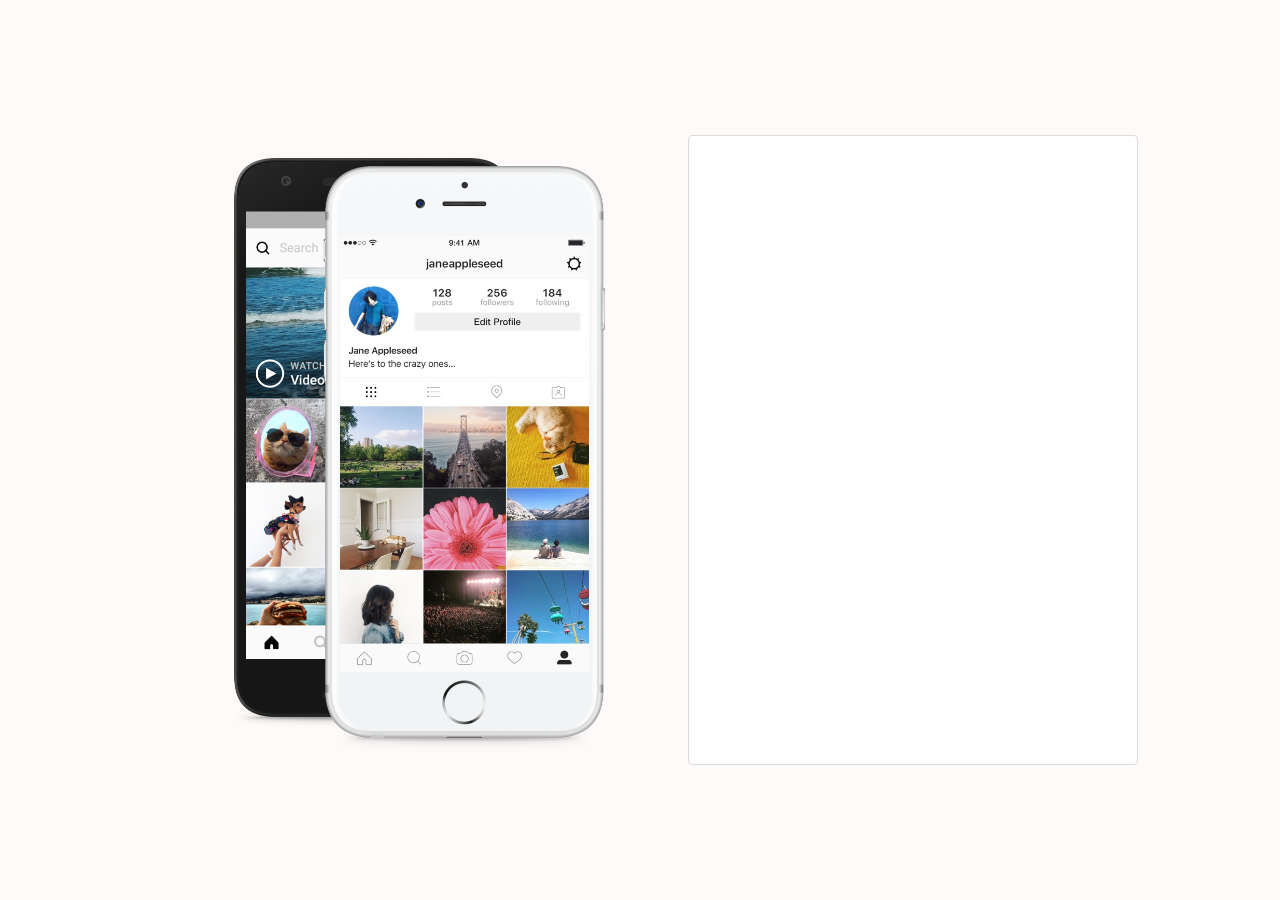
==== index.html @ aa0872ca "update" ====
<html lang="en">
  <head>
    <meta charset="UTF-8" />
    <meta http-equiv="X-UA-Compatible" content="IE=edge" />
    <meta name="viewport" content="width=device-width, initial-scale=1.0" />
    <title>Document</title>
    <meta charset="UTF-8" />
    <meta http-equiv="X-UA-Compatible" content="IE=edge" />
    <meta name="viewport" content="width=device-width, initial-scale=1.0" />
    <link href="//spoqa.github.io/spoqa-han-sans/css/SpoqaHanSansNeo.css" rel="stylesheet" type="text/css" />
    <title>Document</title>
    <link href="stylesheets/common.css" rel="stylesheet" type="text/css" />
    <link href="stylesheets/login.css" rel="stylesheet" type="text/css" />
    <link href="stylesheets/adobe.css" rel="stylesheet" type="text/css" />
    <script src="https://code.jquery.com/jquery-3.6.0.min.js"></script>
  </head>
  <body>
    <div id="wrap">
      <div class="react-spectrum-provider spectrum spectrum--lightest spectrum--medium" data-reactroot> 
        <div class="Canvas Canvas--background-ryanlongnecker8322" data-id="Canvas">
          <section class="Canvas-Background">
            <div class="Canvas-Layout Canvas-Layout--only-grid Canvas-Layout--dcp-loaded Canvas-Layout--susi-loaded">
              <div class="Canvas-Grid">
                <section class="Canvas-Item Canvas-Panel">
                  <div class="Route">
                    <section class="Content">
                      <div class="CardLayout-Container EmailPage" data-id>
                        <div class="CardLayout-Toaster-Container">
                          <noscript></noscript>
                          <section class="CardLayout" style="border:1px solid #dbdbdb;">
                            <!-- <div class="container">
                              <img class="logo_instagram" src="images/logo_text.png" alt="instagram_logo">
                              <input type="text" class="input_login" name="userID" id="userID" placeholder="전화번호, 사용자 이름 또는 이메일">
                              <input type="password" class="input_login" name="userPW" id="userPW" placeholder="비밀번호">
                              <button id="btn_login" onclick="loginConfirm()" disabled>로그인</button>
                              <span class="button_forgot">비밀번호를 잊으셨나요?</span>
                              <span class="sign_up">회원가입</span>
                            </div> -->
                          </section>
                        </div>
                      </div>
                    </section>
                  </div>
                </section>
              </div>
            </div>
          </section>
        </div>
        <div class="img">
          <img src="images/9364675fb26a.png" alt="no" style="width:456px; height:618px; "no-repeat center center / cover;/>
          <img src="images/9144d6673849.jpeg" alt="no" style="width:249px; height:436px;"/>
          <img src="images/177140221987.jpeg" alt="no" style="width:249px; height:436px;"/>
          <img src="images/ff2c097a681e.jpeg" alt="no" style="width:249px; height:436px;"/>
          <img src="images/b27a108592d8.jpeg" alt="no" style="width:249px; height:436px;"/>
          <img src="images/5e04169b9308.jpeg" alt="no" style="width:249px; height:436px;"/>
        </div>
        <div id="popup_body" style="display:none;">
          <div class="popup_in">
            <h1><a href="#"><img src="images/logo_text.png" alt="no"/></a></h1>
            <span>친구들의 사진과 동영상을 보려면 가입하세요.</span>
            <input style="margin-top:50px;" type="text" class="input_login" name="useremail" id="useremail" placeholder="휴대폰 번호 또는 이메일 주소">
            <input type="text" class="input_login" name="username" id="username" placeholder="성명">
            <input type="text" class="input_login" name="userid" id="userID" placeholder="사용자 이름">
            <input type="text" class="input_login" name="userpw" id="userpwd" placeholder="비밀번호">
            <button id="btn_signup" onclick="loginConfirm()" disabled>가입</button>
          </div>
          
        </div> 
    </div>
     </div>
    <script src="javascripts/login.js" defer="defer" type="text/javascript" text="javascript"></script>
  </body>
</html>
---- stylesheets/common.css ----
* {
  box-sizing: border-box;
  font-family: 'helvetica neue', 'Apple SD Gothic Neo', Roboto, Helvetica, Arial, sans-serif;
}

body {
  background-color: #fafafa;
  padding: 0;
  margin: 0;
}
p, span {
  font-size: 14px;
}
ul,li {
  margin: 0;
  padding: 0;
  list-style-type: none;
  list-style-position: inside;
}
a{text-decoration:none;
  cursor:pointer;}
button{cursor:pointer;}
---- stylesheets/login.css ----
.container {
  width: 350px;
  height: 380px;
  margin: 100px auto;
  display: flex;
  flex-direction: column;
  align-content: center;
  flex-wrap: wrap;
  background-color: #fff;
}
img.logo_instagram {
  align-self: center;
  width: 175px;
  margin: 35px 0;
}
.input_login {
  width: 270px;
  height: 40px;
  margin: 3px auto;
  padding: 0 10px;
  display: block;
  background-color: #fafafa;
  border: 1px solid #DBDBDB;
  border-radius: 3px;
  font-size: 14px;
}
.input_login::placeholder {
  font-size: 12px;
  color: #8e8e8e;    
}
.input_login:focus {
  border: 1px solid #8a8a8a;
  outline: none;
}
#btn_login {
  width: 268px;
  height: 30px;
  margin: 13px auto;
  background-color: #0095f6;
  border: none;
  border-radius: 3px;
  color: white;
  font-size: 14px;
  font-weight: 600;
}
#btn_login:active {
  background-color: #0095f6;
}
#btn_login:disabled {
  background-color: #B9DFFC;
}
#btn_login:disabled:hover {
  cursor: default;
}
#btn_login:enabled:hover {
  cursor: pointer;
}
#btn_login:focus {
  outline: none;
}
a {
  cursor: default;
}
.button_forgot {
  color : #00366B;
  align-self: center;
  font-size: 12px;
  margin-top: 50px;
}
.button_forgot, .sign_up:hover {
  cursor: pointer;
}
.sign_up{
  color : #00366B;
  align-self: center;
  font-size: 12px;
}

#wrap {
  width: 100%;
  height:100%;
  margin: 0 auto;
  position: relative;
  align-items: center;
  justify-content: center;
  margin: 0 auto;
}

.img {
  position: absolute;
  width:300px;
  height:90vh;
  left: 15%;
  background-size: 100%;
  top: 5vh;
  
} 

.img > img{margin:0 auto;
            top:50%;
            position:absolute;
            margin-top:-309px;}
.img > img:nth-child(2){margin-left:148px;
                        margin-top:-214px;} 
.img > img:nth-child(3){margin-left:148px;
  margin-top:-214px;}                            
.img > img:nth-child(4){margin-left:148px;
  margin-top:-214px;} 
.img > img:nth-child(5){margin-left:148px;
  margin-top:-214px;}
.img > img:nth-child(6){
                    margin-left:148px;
                    margin-top: -214px;}  
#popup_body{width:100%;
        height:100%;
        position:absolute;
        top:0;
        left:0;
        background: rgba(0, 0, 0, 0.45);}                    
.popup_in{width:350px;
          height:500px;
          border:1px solid #ccc;
          position:absolute;
          z-index:5;
          top:50%;
          margin-top:-250px;
          left:50%;
          margin-left:-175px;
          background-color:#fff;} 
.popup_in h1 img{
  align-self: center;
  width: 175px;
}  
.popup_in h1{text-align:center;
          margin-top:40px;} 
.popup_in span{
  color: #8e8e8e;
    color: rgba(var(--f52,142,142,142),1);
    font-size: 15px;
    font-weight: 600;
    line-height: 20px;
    margin: 0 40px 10px;
    text-align: center;
} 
.popup_in input{width:258px;
          height:36px;
        margin-top:15px;} 
.popup_in button{
  width:258px;
  height:36px;
  border:none;
  border-radius:5px;
  margin: 20px 45px;
  color:#fff;
  background-color: #0095f6;
}                                 
#btn_login:active {
  background-color: #0095f6;
}
#btn_login:disabled {
  background-color: #B9DFFC;
}
#btn_login:disabled:hover {
  cursor: default;
}
#btn_login:enabled:hover {
  cursor: pointer;
}
#btn_login:focus {
  outline: none;
}
---- stylesheets/adobe.css ----
@charset "UTF-8";
.Canvas-Layout {visibility:visible !important;}
.Canvas-Layout.Canvas-Layout--susi-loaded {visibility: visible !important;}
.Canvas-Layout {visibility: hidden;}
        .Canvas-Layout--susi-loaded.Canvas-Layout--with-header .Canvas-Header {display: flex !important;}
        .Canvas-Layout--susi-loaded.Canvas-Layout--with-footer .Canvas-Footer {display: flex !important;}
        .Canvas-Header, .Canvas-Footer {display: none;}
        @media screen and (min-width: 1024px) {
          .Canvas-Layout .Canvas-Grid.Canvas-Grid--reverse-dcp .Canvas-Context {-ms-grid-column: 15;-ms-grid-column-span: 7;grid-column: 8 / 12;}
        }
        @media screen and (min-width: 1024px) {
          .Canvas-Layout .Canvas-Grid.Canvas-Grid--reverse-dcp .Canvas-Panel {-ms-grid-column: 3;-ms-grid-column-span: 11;grid-column: 2 / 8;}
        }
        @media screen and (min-width: 1280px) {
          .Canvas-Layout .Canvas-Grid.Canvas-Grid--reverse-dcp .Canvas-Panel.Canvas-Item {-ms-grid-column: 3;-ms-grid-column-span: 9;grid-column: 2 / 7;}
        }
        _:-ms-fullscreen, :root .Canvas-Layout { height: 100%; }

        #App, #UnsupportedBrowser { display: none; }
        .spectrum--darkest .spectrum-Button--cta{background-color:#1473e6;border-color:#1473e6;color:#fff;}.spectrum--darkest .Canvas .Canvas-Background,.spectrum--darkest .Canvas .Canvas-Grid{background:#080808;}@media screen and (min-width: 510px){.spectrum--darkest .Canvas .Canvas-Background{background:	#FFE4E1;}.spectrum--darkest .Canvas .Canvas-Grid{background:rgba(0,0,0,0);}}.spectrum--darkest .CardLayout{background:#080808;}.spectrum--darkest .spectrum-Textfield{background-color:#080808;border-color:#393939;color:#c8c8c8;}.spectrum--darkest .spectrum-Textfield--quiet{background-color:rgba(0,0,0,0);border-color:#393939;}.spectrum--darkest .spectrum-FieldLabel{color:#a2a2a2;}.spectrum--darkest{background-color:#1e1e1e;color:#b4b4b4;}.spectrum--darkest .spectrum-Heading1{color:#e2e2e2;}.spectrum--darkest .spectrum-Textfield::-webkit-input-placeholder,.spectrum--darkest .spectrum-Textfield::-moz-placeholder,.spectrum--darkest .spectrum-Textfield:-ms-input-placeholder,.spectrum--darkest .spectrum-Textfield::-ms-input-placeholder{color:#7c7c7c;}
        
.spectrum-Button{display:-ms-inline-flexbox;display:-webkit-inline-box;display:-webkit-inline-flex;display:-moz-inline-box;display:inline-flex;-webkit-box-sizing:border-box;-moz-box-sizing:border-box;box-sizing:border-box;-ms-flex-align:center;-webkit-box-align:center;-webkit-align-items:center;-moz-box-align:center;align-items:center;-ms-flex-pack:center;-webkit-box-pack:center;-webkit-justify-content:center;-moz-box-pack:center;justify-content:center;overflow:visible;margin:0;border-style:solid;text-transform:none;-webkit-font-smoothing:antialiased;-moz-osx-font-smoothing:grayscale;-webkit-appearance:button;vertical-align:top;text-decoration:none;font-family:adobe-clean-ux,adobe-clean,Source Sans Pro,-apple-system,BlinkMacSystemFont,Segoe UI,Roboto,sans-serif;line-height:1.3}.spectrum-Button::-moz-focus-inner{border:0;border-style:none;padding:0;margin-top:-2PX;margin-bottom:-2PX}.spectrum-Button{border-width:2px;border-style:solid;border-radius:16px;min-height:32px;height:auto;min-width:72px;padding:3.5px 14px 4.5px;font-size:14px;font-weight:700}.spectrum-Button-label{-ms-flex-item-align:center;-ms-grid-row-align:center;-webkit-align-self:center;align-self:center;-ms-grid-column-align:center;justify-self:center;text-align:center;width:100%}.spectrum--lightest .spectrum-Button--cta{background-color:#1473e6;border-color:#1473e6;color:#fff}.Canvas{height:100%;position:relative;width:100%}.Canvas-Background{background:#fff;height:100%;-webkit-overflow-scrolling:touch;overflow-x:hidden;overflow-y:auto}.Canvas-Layout{display:-ms-grid;display:grid;position:relative;-ms-grid-rows:60px min-content minmax(min-content,1fr) minmax(35px,min-content);grid-template-rows:60px -webkit-min-content minmax(-webkit-min-content,1fr) minmax(35px,-webkit-min-content);grid-template-rows:60px min-content minmax(min-content,1fr) minmax(35px,min-content);-ms-grid-columns:1fr 1fr 1fr;grid-template-columns:1fr 1fr 1fr;min-height:100%}.Canvas-Layout>:first-child{-ms-grid-row:1;-ms-grid-column:1}.Canvas-Layout>:nth-child(2){-ms-grid-row:1;-ms-grid-column:2}.Canvas-Layout>:nth-child(3){-ms-grid-row:1;-ms-grid-column:3}.Canvas-Layout .Canvas-Grid{-ms-grid-row:1;-ms-grid-row-span:4;grid-row:1/5;-ms-grid-column:1;-ms-grid-column-span:3;grid-column:1/4}.Canvas-Layout--only-grid .Canvas-Grid{-ms-grid-row:1;-ms-grid-row-span:4;grid-row:1/5}.Canvas-Layout .Canvas-Footer,.Canvas-Layout .Canvas-Header{-webkit-box-align:stretch;-webkit-align-items:stretch;-moz-box-align:stretch;-ms-flex-align:stretch;align-items:stretch;-ms-grid-column:1;-ms-grid-column-span:3;grid-column:1/4}.Canvas-Layout .Canvas-Header{-ms-grid-row:1;-ms-grid-row-span:1;grid-row:1/2;min-height:60px}.Canvas-Layout .Canvas-Footer{-ms-grid-row:4;-ms-grid-row-span:1;grid-row:4/5}.Canvas-Grid{display:block;-webkit-box-pack:center;-webkit-justify-content:center;-moz-box-pack:center;-ms-flex-pack:center;justify-content:center;background:#fff;-webkit-box-sizing:border-box;-moz-box-sizing:border-box;box-sizing:border-box;width:100%;padding-left:17px;padding-right:14px;position:relative}.Canvas-Grid .Canvas-Panel{display:-webkit-box;display:-webkit-flex;display:-moz-box;display:-ms-flexbox;display:flex;width:100%;-ms-grid-column:1;-ms-grid-column-span:23;grid-column:1/13;-ms-grid-row:1;grid-row:1;-webkit-box-orient:vertical;-webkit-box-direction:normal;-webkit-flex-direction:column;-moz-box-orient:vertical;-moz-box-direction:normal;-ms-flex-direction:column;flex-direction:column;-webkit-box-pack:center;-webkit-justify-content:center;-moz-box-pack:center;-ms-flex-pack:center;justify-content:center;margin:0 auto}@media screen and (min-width:510px){.Canvas{background:#f4f4f4 50%;background-size:cover;height:100%}.Canvas-Background{background:		#FFFAFA;}.Canvas-Layout{-ms-grid-columns:1fr minmax(-webkit-min-content,1280px) 1fr;-ms-grid-columns:1fr minmax(min-content,1280px) 1fr;grid-template-columns:1fr minmax(-webkit-min-content,1280px) 1fr;grid-template-columns:1fr minmax(min-content,1280px) 1fr}.Canvas-Layout .Canvas-Grid{-ms-grid-column:2;-ms-grid-column-span:1;grid-column:2/3}.Canvas-Grid{-webkit-box-align:center;-webkit-align-items:center;-moz-box-align:center;-ms-flex-align:center;align-items:center;background:rgba(0,0,0,0);margin:0 auto;padding-left:0;padding-right:0}.Canvas-Grid .Canvas-Panel{height:100%;width:100%;width:450px}}@media screen and (max-width:509px){.Canvas-Background,.Canvas-Grid,.Canvas-Item,.Canvas-Layout,.CardLayout-Container,.CardLayout-Toaster-Container,.Content{height:100%}}@media screen and (min-width:1280px){.Canvas-Grid{display:-ms-grid;display:grid;-ms-grid-rows:1fr;grid-template-rows:1fr;-ms-grid-columns:1fr 32px 1fr 32px 1fr 32px 1fr 32px 1fr 32px 1fr 32px 1fr 32px 1fr 32px 1fr 32px 1fr 32px 1fr 32px 1fr;grid-template-columns:repeat(12,1fr);grid-gap:0 32px;gap:0 32px}.Canvas-Grid .Canvas-Panel{-webkit-box-pack:center;-webkit-justify-content:center;-moz-box-pack:center;-ms-flex-pack:center;justify-content:center;-ms-grid-column:13;-ms-grid-column-span:9;grid-column:7/12}}@media screen and (max-width:1023px){.Canvas-Layout .Canvas-Footer .DCP-Layout{display:block}}noscript:not(:empty)~.CardLayout{border-top-left-radius:0;border-top-right-radius:0}.CardLayout{background:#fff;border-radius:4px;border:1px solid hsla(0,0%,100%,0);display:-webkit-box;display:-webkit-flex;display:-moz-box;display:-ms-flexbox;display:flex;-webkit-box-orient:vertical;-webkit-box-direction:normal;-webkit-flex-direction:column;-moz-box-orient:vertical;-moz-box-direction:normal;-ms-flex-direction:column;flex-direction:column;min-height:100%;padding:24px 0 40px;position:relative}.CardLayout,.CardLayout-Container{-webkit-box-sizing:border-box;-moz-box-sizing:border-box;box-sizing:border-box}.CardLayout-Toaster-Container{position:relative;display:-webkit-box;display:-webkit-flex;display:-moz-box;display:-ms-flexbox;display:flex;-webkit-box-orient:vertical;-webkit-box-direction:normal;-webkit-flex-direction:column;-moz-box-orient:vertical;-moz-box-direction:normal;-ms-flex-direction:column;flex-direction:column}.CardLayout__header h1{margin:0}.CardLayout__content{-webkit-box-flex:1;-webkit-flex-grow:1;-moz-box-flex:1;-ms-flex-positive:1;flex-grow:1}@media screen and (min-width:510px){.CardLayout{-webkit-box-sizing:border-box;-moz-box-sizing:border-box;box-sizing:border-box;min-height:630px;padding:24px 56px 40px}.CardLayout-Container{padding:16px 0;display:-webkit-box;display:-webkit-flex;display:-moz-box;display:-ms-flexbox;display:flex;-webkit-box-orient:vertical;-webkit-box-direction:normal;-webkit-flex-direction:column;-moz-box-orient:vertical;-moz-box-direction:normal;-ms-flex-direction:column;flex-direction:column;-webkit-box-pack:center;-webkit-justify-content:center;-moz-box-pack:center;-ms-flex-pack:center;justify-content:center}}@media screen and (min-width:1024px){.CardLayout{}}.spectrum-Textfield{padding:3px 12px 5px;font-family:adobe-clean,Helvetica,Arial,sans-serif}.spectrum--lightest .spectrum-Textfield{background-color:#fff;border-color:#eaeaea;color:#505050}.spectrum--lightest .spectrum-Textfield::-webkit-input-placeholder{color:#959595}.spectrum--lightest .spectrum-Textfield::-moz-placeholder{color:#959595}.spectrum--lightest .spectrum-Textfield:-ms-input-placeholder{color:#959595}.spectrum--lightest .spectrum-Textfield::-ms-input-placeholder{color:#959595}.spectrum--lightest .spectrum-Textfield--quiet{background-color:rgba(0,0,0,0);border-color:#eaeaea}.spectrum-FieldLabel{display:block;-webkit-box-sizing:border-box;-moz-box-sizing:border-box;box-sizing:border-box;padding:4px 0 5px;font-size:12px;font-weight:400;line-height:1.3;vertical-align:top;-webkit-font-smoothing:subpixel-antialiased;-moz-osx-font-smoothing:auto;font-smoothing:subpixel-antialiased}.spectrum--lightest .spectrum-FieldLabel{color:#747474}.Context__header-icon{height:18px;margin-right:8px}@media screen and (min-width:1280px){.Context__header-icon{height:40px;margin-right:16px}}.SpinnerButton{display:-webkit-inline-box;display:-webkit-inline-flex;display:-moz-inline-box;display:-ms-inline-flexbox;display:inline-flex}.SpinnerButton .spectrum-Button-label{width:auto}.SpinnerButton--right .spectrum-Button-label{-webkit-box-ordinal-group:2;-webkit-order:1;-moz-box-ordinal-group:2;-ms-flex-order:1;order:1}.DCP-Layout{display:-ms-grid;display:grid;-webkit-box-align:stretch;-webkit-align-items:stretch;-moz-box-align:stretch;-ms-flex-align:stretch;align-items:stretch;width:100%;-ms-grid-rows:100%;grid-template-rows:100%;-ms-grid-columns:minmax(1fr,-webkit-min-content);-ms-grid-columns:minmax(1fr,min-content);grid-template-columns:minmax(1fr,-webkit-min-content);grid-template-columns:minmax(1fr,min-content)}.Canvas-Header{-webkit-box-sizing:border-box;-moz-box-sizing:border-box;box-sizing:border-box;padding:0 16px;color:#747474;background-color:#fff;border-bottom:1px solid transparent}.Canvas-Footer{-webkit-box-sizing:border-box;-moz-box-sizing:border-box;box-sizing:border-box;padding:10px 16px;color:#747474;background-color:#fff;border-top:1px solid transparent}html{line-height:1.15;-ms-text-size-adjust:100%;-webkit-text-size-adjust:100%}footer,section{display:block}h1{font-size:2em;margin:.67em 0}img{border-style:none}svg:not(:root){overflow:hidden}button,input{font-family:sans-serif;font-size:100%;line-height:1.15;margin:0}button,input{overflow:visible}button{text-transform:none}button{-webkit-appearance:button}button::-moz-focus-inner{border-style:none;padding:0}button:-moz-focusring{outline:1px dotted ButtonText}::-webkit-file-upload-button{-webkit-appearance:button;font:inherit}.react-spectrum-provider{position:relative}.spectrum--lightest{background-color:#fff}.spectrum{font-family:adobe-clean,Source Sans Pro,-apple-system,BlinkMacSystemFont,Segoe UI,Roboto,sans-serif;font-size:14px}.spectrum:lang(ko){font-family:adobe-clean-han-japanese,-apple-system,BlinkMacSystemFont,Segoe UI,Roboto,sans-serif}.spectrum-Heading1{font-style:normal;margin-bottom:8px;margin-top:8px}.spectrum-Heading1{font-size:36px;font-weight:700;line-height:1.3;letter-spacing:0;text-transform:none}.spectrum:lang(ko) .spectrum-Heading1{font-size:32px;font-weight:700;line-height:1.5;font-style:normal;letter-spacing:.05em;text-transform:none;margin-bottom:8px;margin-top:8px}.spectrum{font-size:14px;font-weight:400;line-height:1.5;font-style:normal}.spectrum--lightest .spectrum-Heading1{color:#323232}.spectrum--lightest{color:#505050}.EmailPage .CardLayout__content{margin-top:32px}.EmailPage__email-field.form-group{margin:32px 0 21px}.EmailPage__submit{-webkit-align-content:center;-ms-flex-line-pack:center;align-content:center;display:-webkit-box;display:-webkit-flex;display:-moz-box;display:-ms-flexbox;display:flex;-webkit-box-pack:justify;-webkit-justify-content:space-between;-moz-box-pack:justify;-ms-flex-pack:justify;justify-content:space-between}.spectrum-Textfield{-webkit-box-sizing:border-box;-moz-box-sizing:border-box;box-sizing:border-box;border:1px solid;border-radius:4px;padding:5px 11px 7px;text-indent:0;min-width:48px;height:32px;width:192px;vertical-align:top;margin:0;overflow:visible;font-family:adobe-clean,Source Sans Pro,-apple-system,BlinkMacSystemFont,Segoe UI,Roboto,Ubuntu,Trebuchet MS,Lucida Grande,sans-serif;font-size:14px;line-height:1.5;-o-text-overflow:ellipsis;text-overflow:ellipsis;outline:0;-webkit-appearance:none;-moz-appearance:textfield}.spectrum-Textfield::-webkit-input-placeholder{font-weight:400;font-style:italic;opacity:1}.spectrum-Textfield::-moz-placeholder{font-weight:400;font-style:italic;opacity:1}.spectrum-Textfield:-ms-input-placeholder{font-weight:400;font-style:italic;opacity:1}.spectrum-Textfield::-ms-input-placeholder{font-weight:400;font-style:italic;opacity:1}.spectrum-Textfield:lang(ko)::-webkit-input-placeholder{font-style:normal}.spectrum-Textfield:lang(ko)::-moz-placeholder{font-style:normal}.spectrum-Textfield:lang(ko):-ms-input-placeholder{font-style:normal}.spectrum-Textfield:lang(ko)::-ms-input-placeholder{font-style:normal}.spectrum-Textfield::-ms-clear{width:0;height:0}.spectrum-Textfield::-webkit-inner-spin-button,.spectrum-Textfield::-webkit-outer-spin-button{-webkit-appearance:none;margin:0}.spectrum-Textfield:-moz-ui-invalid{box-shadow:none}.spectrum-Textfield--quiet{border-radius:0;border-width:0 0 1px;padding-left:0;padding-right:0;resize:none;overflow-y:hidden}#App,#UnsupportedBrowser,.spectrum,html{height:100%;overflow:hidden}body{margin:0}.spectrum .spectrum-Textfield{width:100%}.ta-right{text-align:right}.ta-left{text-align:left}.spectrum-Button:last-child{margin-right:0}.credential-hide-helper{margin:-1px 0 0;padding:0;height:1px;overflow:hidden;visibility:hidden}.spectrum .spectrum-Textfield{font-size:16px;line-height:1.15}.form-group{margin:15px 0;min-height:69px;position:relative}.form-group:first-child{margin-top:0}.form-group .spectrum-FieldLabel{padding-bottom:0;padding-top:0}.form-group .spectrum-Textfield{height:28px;padding-bottom:0;padding-top:0}#UnsupportedBrowser .Canvas{background-image:url(/img/canvas/Fotolia_113489662_XL.jpg)}#UnsupportedBrowser .Canvas-Background{position:relative}#UnsupportedBrowser .Canvas-Item.Canvas-Panel{position:absolute;top:50%;left:50%;width:510px;height:630px;margin-left:-255px;margin-top:-315px}#UnsupportedBrowser .CardLayout{-webkit-box-sizing:border-box;-moz-box-sizing:border-box;box-sizing:border-box;border-color:#fff;width:510px;height:630px;padding:40px 56px}#UnsupportedBrowser .Context__header-icon{max-height:18px}@media (min-width:304px){.mb-xs-1{margin-bottom:8px!important}.mt-xs-2{margin-top:16px!important}}@media screen and (max-width:768px){.form-group .spectrum-Textfield{font-size:19px}}
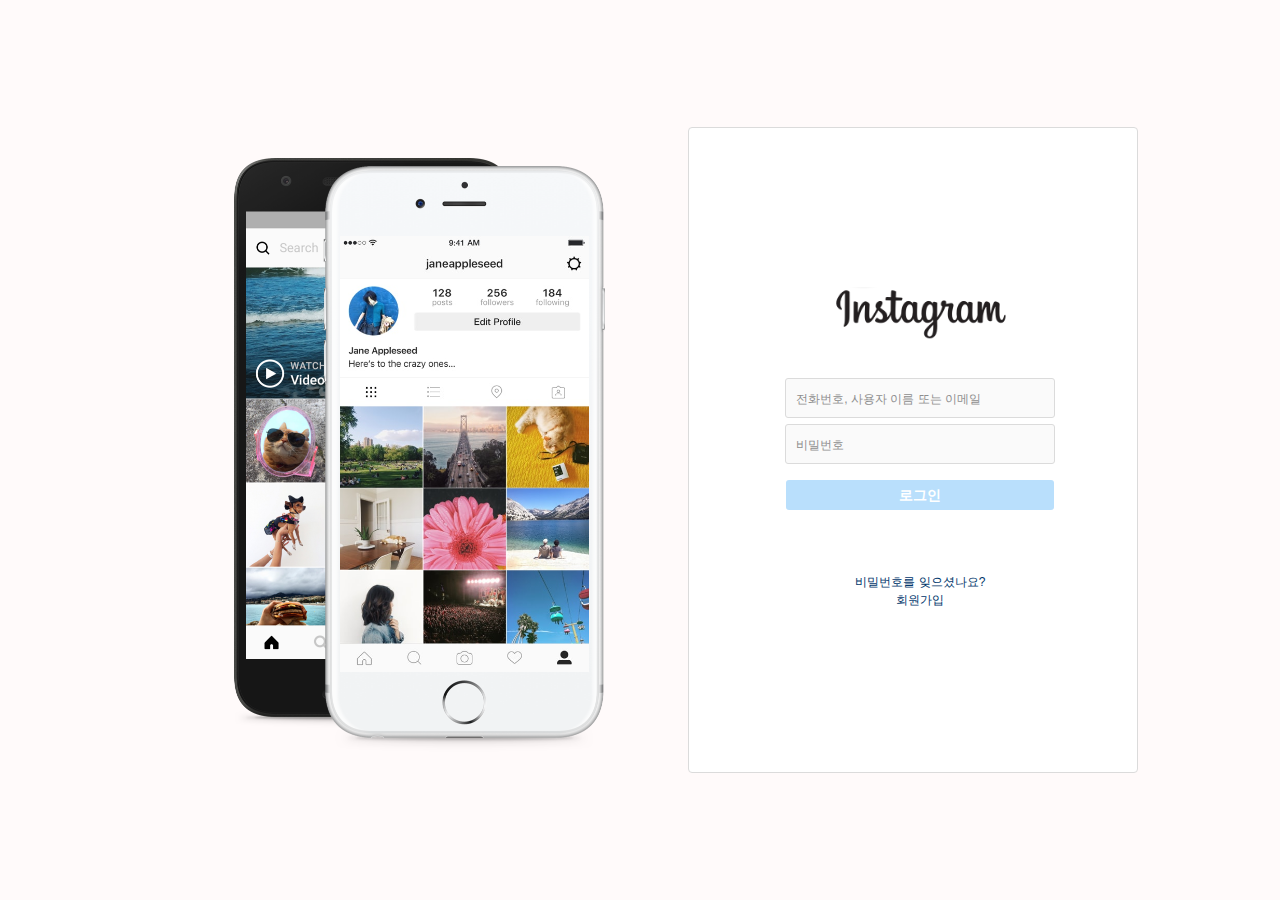
==== commit bec18da0: "." ====
--- a/index.html
+++ b/index.html
@@ -28,14 +28,14 @@
                         <div class="CardLayout-Toaster-Container">
                           <noscript></noscript>
                           <section class="CardLayout" style="border:1px solid #dbdbdb;">
-                            <!-- <div class="container">
+                            <div class="container">
                               <img class="logo_instagram" src="images/logo_text.png" alt="instagram_logo">
                               <input type="text" class="input_login" name="userID" id="userID" placeholder="전화번호, 사용자 이름 또는 이메일">
                               <input type="password" class="input_login" name="userPW" id="userPW" placeholder="비밀번호">
                               <button id="btn_login" onclick="loginConfirm()" disabled>로그인</button>
                               <span class="button_forgot">비밀번호를 잊으셨나요?</span>
                               <span class="sign_up">회원가입</span>
-                            </div> -->
+                            </div>
                           </section>
                         </div>
                       </div>
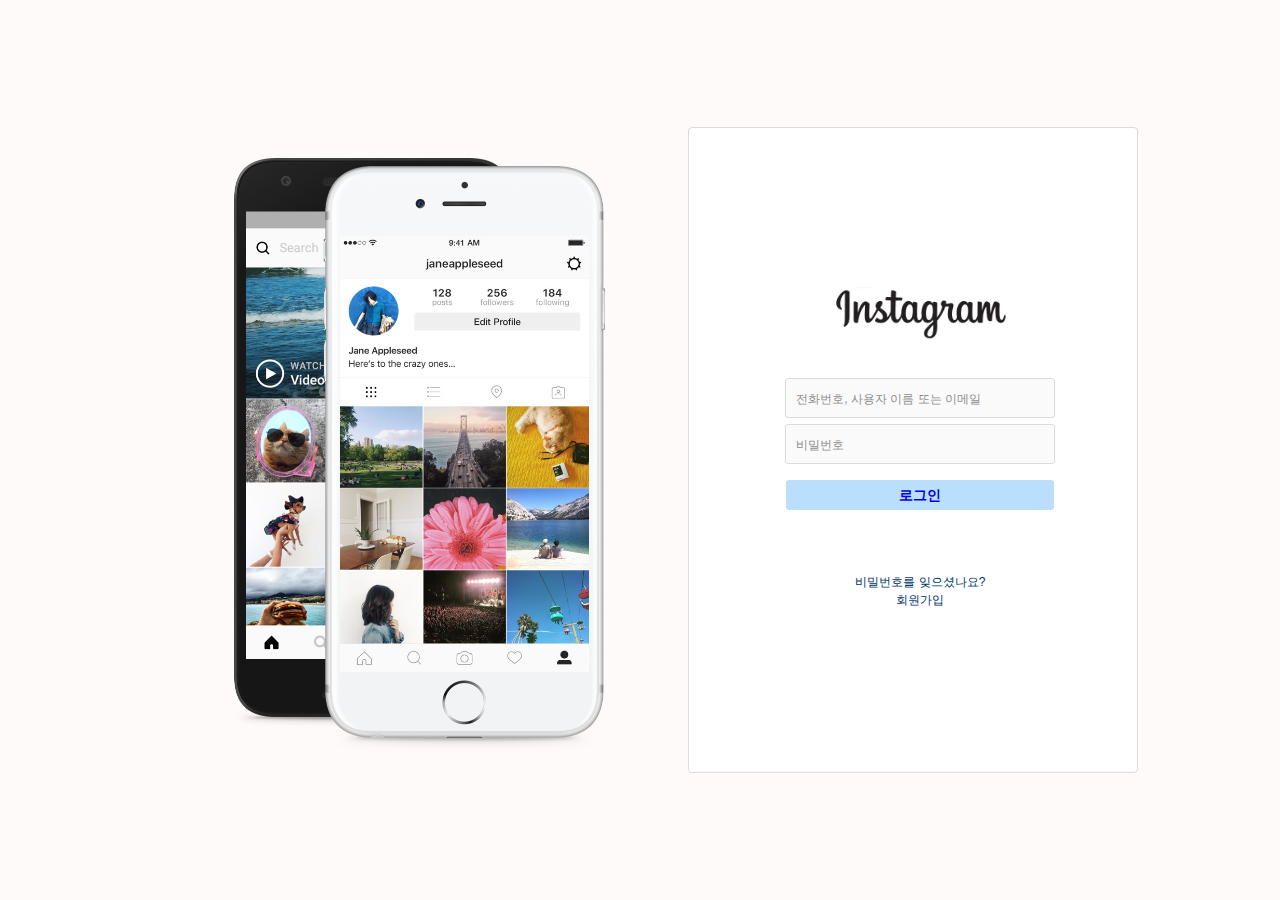
==== commit 4c45bd3d: "." ====
--- a/index.html
+++ b/index.html
@@ -1,73 +1,79 @@
 <html lang="en">
-  <head>
-    <meta charset="UTF-8" />
-    <meta http-equiv="X-UA-Compatible" content="IE=edge" />
-    <meta name="viewport" content="width=device-width, initial-scale=1.0" />
-    <title>Document</title>
-    <meta charset="UTF-8" />
-    <meta http-equiv="X-UA-Compatible" content="IE=edge" />
-    <meta name="viewport" content="width=device-width, initial-scale=1.0" />
-    <link href="//spoqa.github.io/spoqa-han-sans/css/SpoqaHanSansNeo.css" rel="stylesheet" type="text/css" />
-    <title>Document</title>
-    <link href="stylesheets/common.css" rel="stylesheet" type="text/css" />
-    <link href="stylesheets/login.css" rel="stylesheet" type="text/css" />
-    <link href="stylesheets/adobe.css" rel="stylesheet" type="text/css" />
-    <script src="https://code.jquery.com/jquery-3.6.0.min.js"></script>
-  </head>
-  <body>
-    <div id="wrap">
-      <div class="react-spectrum-provider spectrum spectrum--lightest spectrum--medium" data-reactroot> 
-        <div class="Canvas Canvas--background-ryanlongnecker8322" data-id="Canvas">
-          <section class="Canvas-Background">
-            <div class="Canvas-Layout Canvas-Layout--only-grid Canvas-Layout--dcp-loaded Canvas-Layout--susi-loaded">
-              <div class="Canvas-Grid">
-                <section class="Canvas-Item Canvas-Panel">
-                  <div class="Route">
-                    <section class="Content">
-                      <div class="CardLayout-Container EmailPage" data-id>
-                        <div class="CardLayout-Toaster-Container">
-                          <noscript></noscript>
-                          <section class="CardLayout" style="border:1px solid #dbdbdb;">
-                            <div class="container">
-                              <img class="logo_instagram" src="images/logo_text.png" alt="instagram_logo">
-                              <input type="text" class="input_login" name="userID" id="userID" placeholder="전화번호, 사용자 이름 또는 이메일">
-                              <input type="password" class="input_login" name="userPW" id="userPW" placeholder="비밀번호">
-                              <button id="btn_login" onclick="loginConfirm()" disabled>로그인</button>
-                              <span class="button_forgot">비밀번호를 잊으셨나요?</span>
-                              <span class="sign_up">회원가입</span>
-                            </div>
-                          </section>
-                        </div>
+
+<head>
+  <meta charset="UTF-8" />
+  <meta http-equiv="X-UA-Compatible" content="IE=edge" />
+  <meta name="viewport" content="width=device-width, initial-scale=1.0" />
+  <title>Document</title>
+  <meta charset="UTF-8" />
+  <meta http-equiv="X-UA-Compatible" content="IE=edge" />
+  <meta name="viewport" content="width=device-width, initial-scale=1.0" />
+  <link href="//spoqa.github.io/spoqa-han-sans/css/SpoqaHanSansNeo.css" rel="stylesheet" type="text/css" />
+  <title>Document</title>
+  <link href="stylesheets/common.css" rel="stylesheet" type="text/css" />
+  <link href="stylesheets/login.css" rel="stylesheet" type="text/css" />
+  <link href="stylesheets/adobe.css" rel="stylesheet" type="text/css" />
+  <script src="https://code.jquery.com/jquery-3.6.0.min.js"></script>
+</head>
+
+<body>
+  <div id="wrap">
+    <div class="react-spectrum-provider spectrum spectrum--lightest spectrum--medium" data-reactroot>
+      <div class="Canvas Canvas--background-ryanlongnecker8322" data-id="Canvas">
+        <section class="Canvas-Background">
+          <div class="Canvas-Layout Canvas-Layout--only-grid Canvas-Layout--dcp-loaded Canvas-Layout--susi-loaded">
+            <div class="Canvas-Grid">
+              <section class="Canvas-Item Canvas-Panel">
+                <div class="Route">
+                  <section class="Content">
+                    <div class="CardLayout-Container EmailPage" data-id>
+                      <div class="CardLayout-Toaster-Container">
+                        <noscript></noscript>
+                        <section class="CardLayout" style="border:1px solid #dbdbdb;">
+                          <div class="container">
+                            <img class="logo_instagram" src="images/logo_text.png" alt="instagram_logo">
+                            <input type="text" class="input_login" name="userID" id="userID"
+                              placeholder="전화번호, 사용자 이름 또는 이메일">
+                            <input type="password" class="input_login" name="userPW" id="userPW" placeholder="비밀번호">
+                            <button id="btn_login" onclick="loginConfirm()" disabled><a href="main.html">로그인</a></button>
+                            <span class="button_forgot">비밀번호를 잊으셨나요?</span>
+                            <span class="sign_up">회원가입</span>
+                          </div>
+                        </section>
                       </div>
-                    </section>
-                  </div>
-                </section>
-              </div>
+                    </div>
+                  </section>
+                </div>
+              </section>
             </div>
-          </section>
+          </div>
+        </section>
+      </div>
+      <div class="img">
+        <img src="images/9364675fb26a.png" alt="no" style="width:456px; height:618px; " no-repeat center center /
+          cover; />
+        <img src="images/9144d6673849.jpeg" alt="no" style="width:249px; height:436px;" />
+        <img src="images/177140221987.jpeg" alt="no" style="width:249px; height:436px;" />
+        <img src="images/ff2c097a681e.jpeg" alt="no" style="width:249px; height:436px;" />
+        <img src="images/b27a108592d8.jpeg" alt="no" style="width:249px; height:436px;" />
+        <img src="images/5e04169b9308.jpeg" alt="no" style="width:249px; height:436px;" />
+      </div>
+      <div id="popup_body" style="display:none;">
+        <div class="popup_in">
+          <h1><a href="#"><img src="images/logo_text.png" alt="no" /></a></h1>
+          <span>친구들의 사진과 동영상을 보려면 가입하세요.</span>
+          <input style="margin-top:50px;" type="text" class="input_login" name="useremail" id="useremail"
+            placeholder="휴대폰 번호 또는 이메일 주소">
+          <input type="text" class="input_login" name="username" id="username" placeholder="성명">
+          <input type="text" class="input_login" name="userid" id="userID" placeholder="사용자 이름">
+          <input type="text" class="input_login" name="userpw" id="userpwd" placeholder="비밀번호">
+          <button id="btn_signup" onclick="loginConfirm()" disabled>가입</button>
         </div>
-        <div class="img">
-          <img src="images/9364675fb26a.png" alt="no" style="width:456px; height:618px; "no-repeat center center / cover;/>
-          <img src="images/9144d6673849.jpeg" alt="no" style="width:249px; height:436px;"/>
-          <img src="images/177140221987.jpeg" alt="no" style="width:249px; height:436px;"/>
-          <img src="images/ff2c097a681e.jpeg" alt="no" style="width:249px; height:436px;"/>
-          <img src="images/b27a108592d8.jpeg" alt="no" style="width:249px; height:436px;"/>
-          <img src="images/5e04169b9308.jpeg" alt="no" style="width:249px; height:436px;"/>
-        </div>
-        <div id="popup_body" style="display:none;">
-          <div class="popup_in">
-            <h1><a href="#"><img src="images/logo_text.png" alt="no"/></a></h1>
-            <span>친구들의 사진과 동영상을 보려면 가입하세요.</span>
-            <input style="margin-top:50px;" type="text" class="input_login" name="useremail" id="useremail" placeholder="휴대폰 번호 또는 이메일 주소">
-            <input type="text" class="input_login" name="username" id="username" placeholder="성명">
-            <input type="text" class="input_login" name="userid" id="userID" placeholder="사용자 이름">
-            <input type="text" class="input_login" name="userpw" id="userpwd" placeholder="비밀번호">
-            <button id="btn_signup" onclick="loginConfirm()" disabled>가입</button>
-          </div>
-          
-        </div> 
+
+      </div>
     </div>
-     </div>
-    <script src="javascripts/login.js" defer="defer" type="text/javascript" text="javascript"></script>
-  </body>
-</html>
+  </div>
+  <script src="javascript/login.js" defer="defer" type="text/javascript" text="javascript"></script>
+</body>
+
+</html>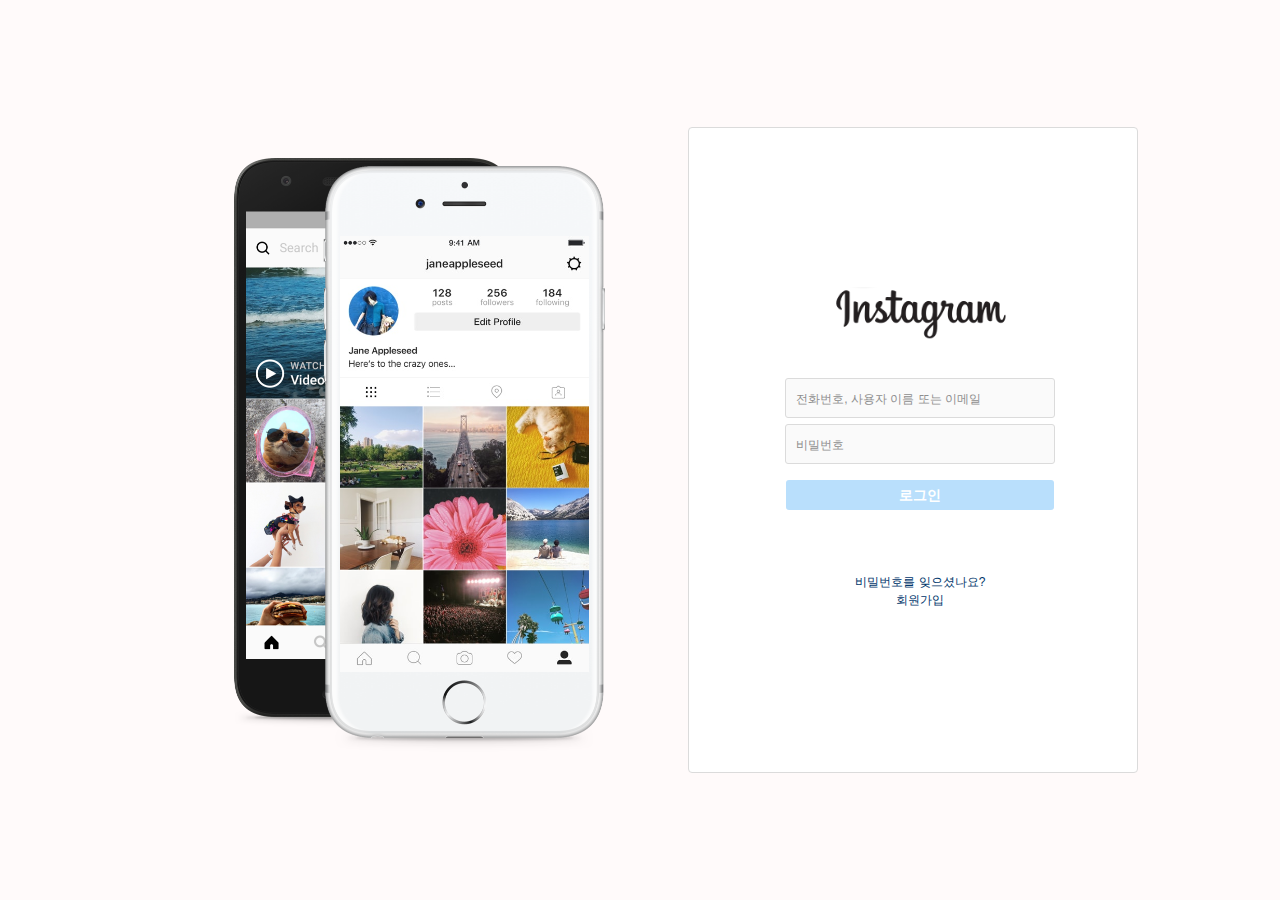
==== commit fc4bd8bc: "." ====
--- a/index.html
+++ b/index.html
@@ -35,7 +35,7 @@
                             <input type="text" class="input_login" name="userID" id="userID"
                               placeholder="전화번호, 사용자 이름 또는 이메일">
                             <input type="password" class="input_login" name="userPW" id="userPW" placeholder="비밀번호">
-                            <button id="btn_login" onclick="loginConfirm()" disabled><a href="main.html">로그인</a></button>
+                            <button id="btn_login" onclick="loginConfirm()" disabled>로그인</button>
                             <span class="button_forgot">비밀번호를 잊으셨나요?</span>
                             <span class="sign_up">회원가입</span>
                           </div>
